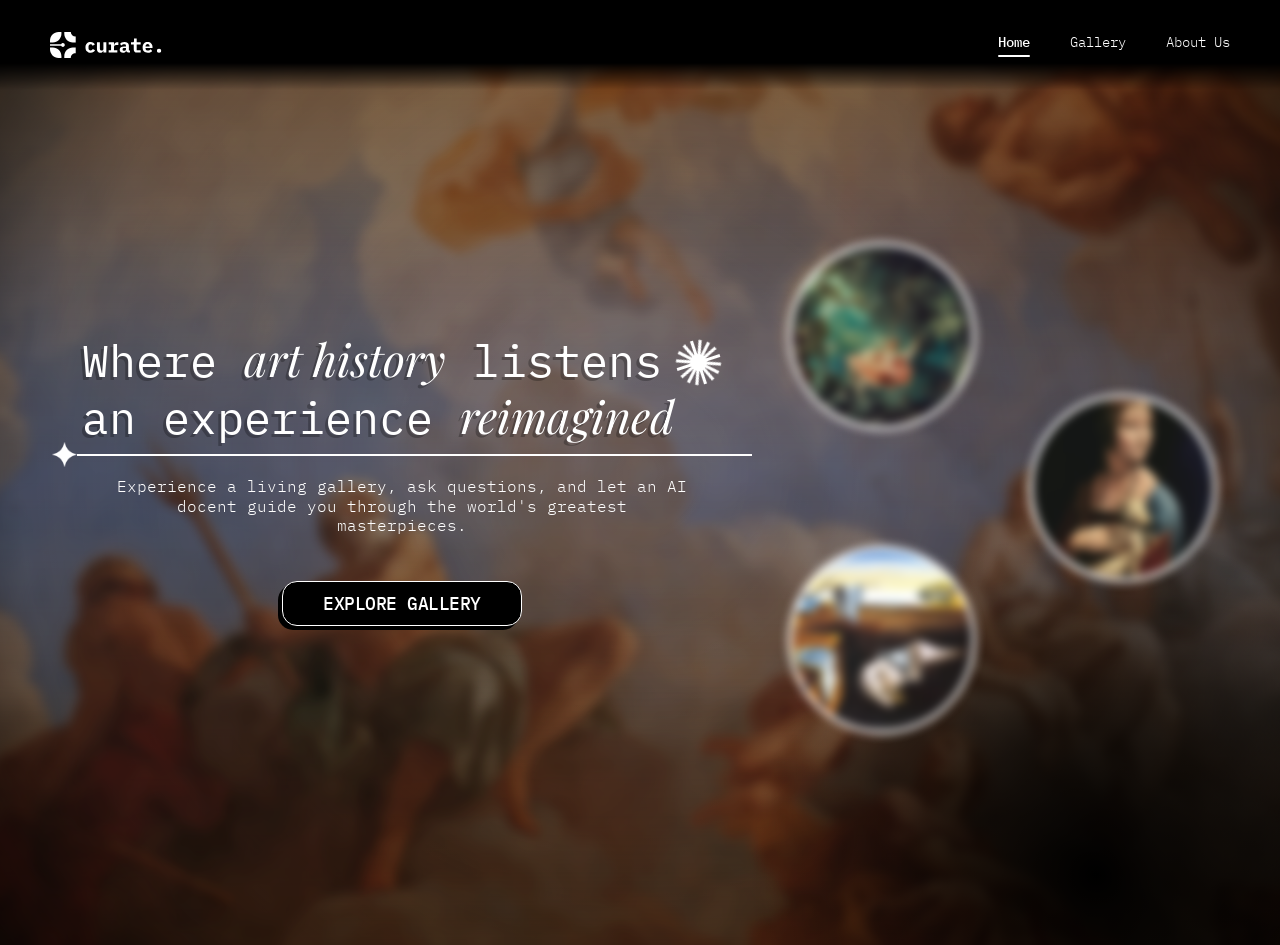
==== frontend/index.html @ 427f94cf "feat(frontend): add remaining frontend assets and pages" ====
<!DOCTYPE html>
<html lang="en">
<head>
    <meta http-equiv="refresh" content="0; url=hero-section.html" />
    <title>Curate - Home</title>
</head>
<body>
    <p>If you are not redirected automatically, <a href="hero-section.html">click here</a>.</p>
</body>
</html>
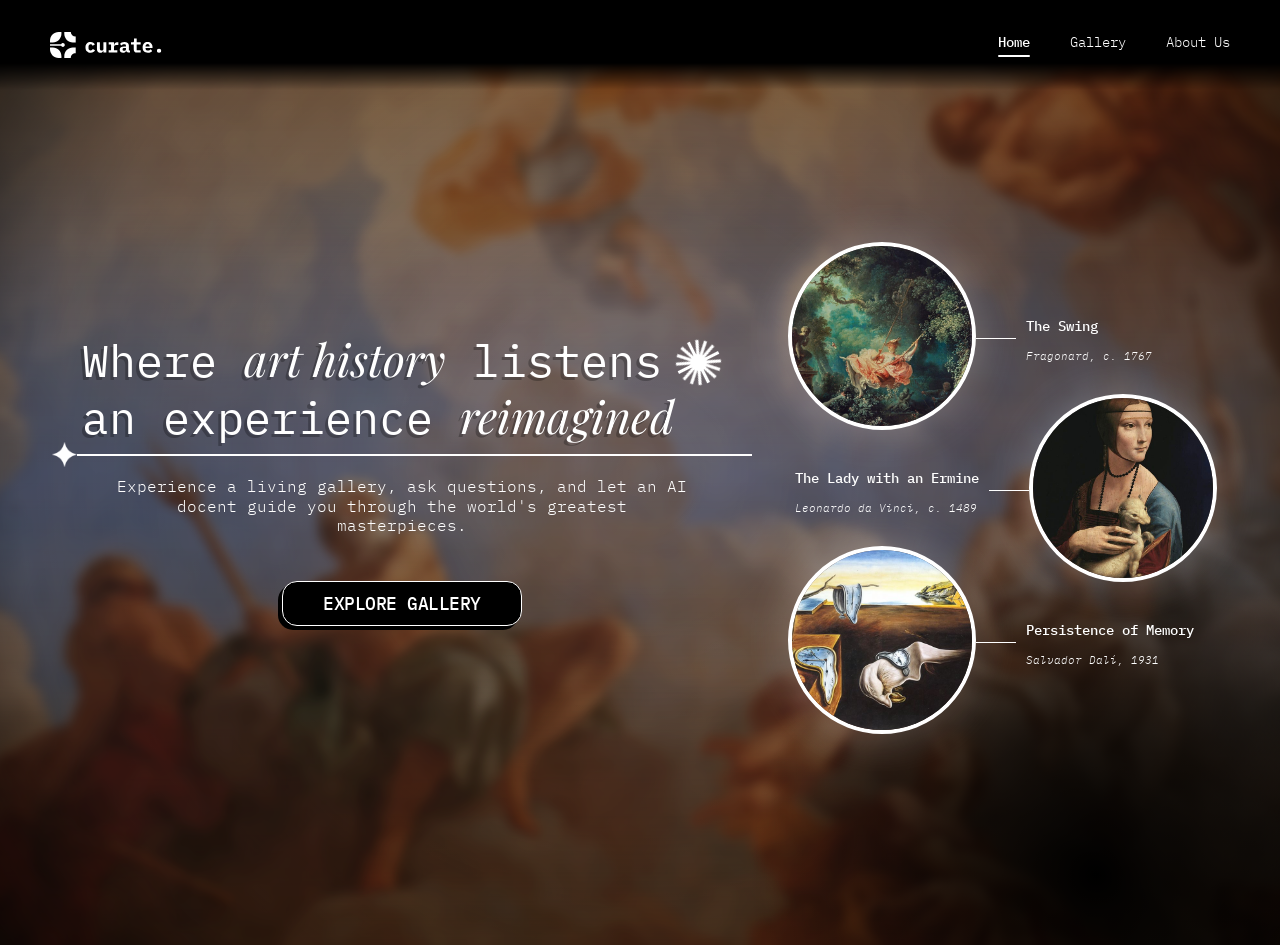
==== commit a4e5e7d9: "feat: update artwork database, wire logic for newly formatted columns, revise texts, and refine UI s" ====
--- a/frontend/index.html
+++ b/frontend/index.html
@@ -3,6 +3,7 @@
 <head>
     <meta http-equiv="refresh" content="0; url=hero-section.html" />
     <title>Curate - Home</title>
+    <link rel="icon" type="image/png" href="assets/icon_images/curate_favicon.png">
 </head>
 <body>
     <p>If you are not redirected automatically, <a href="hero-section.html">click here</a>.</p>
